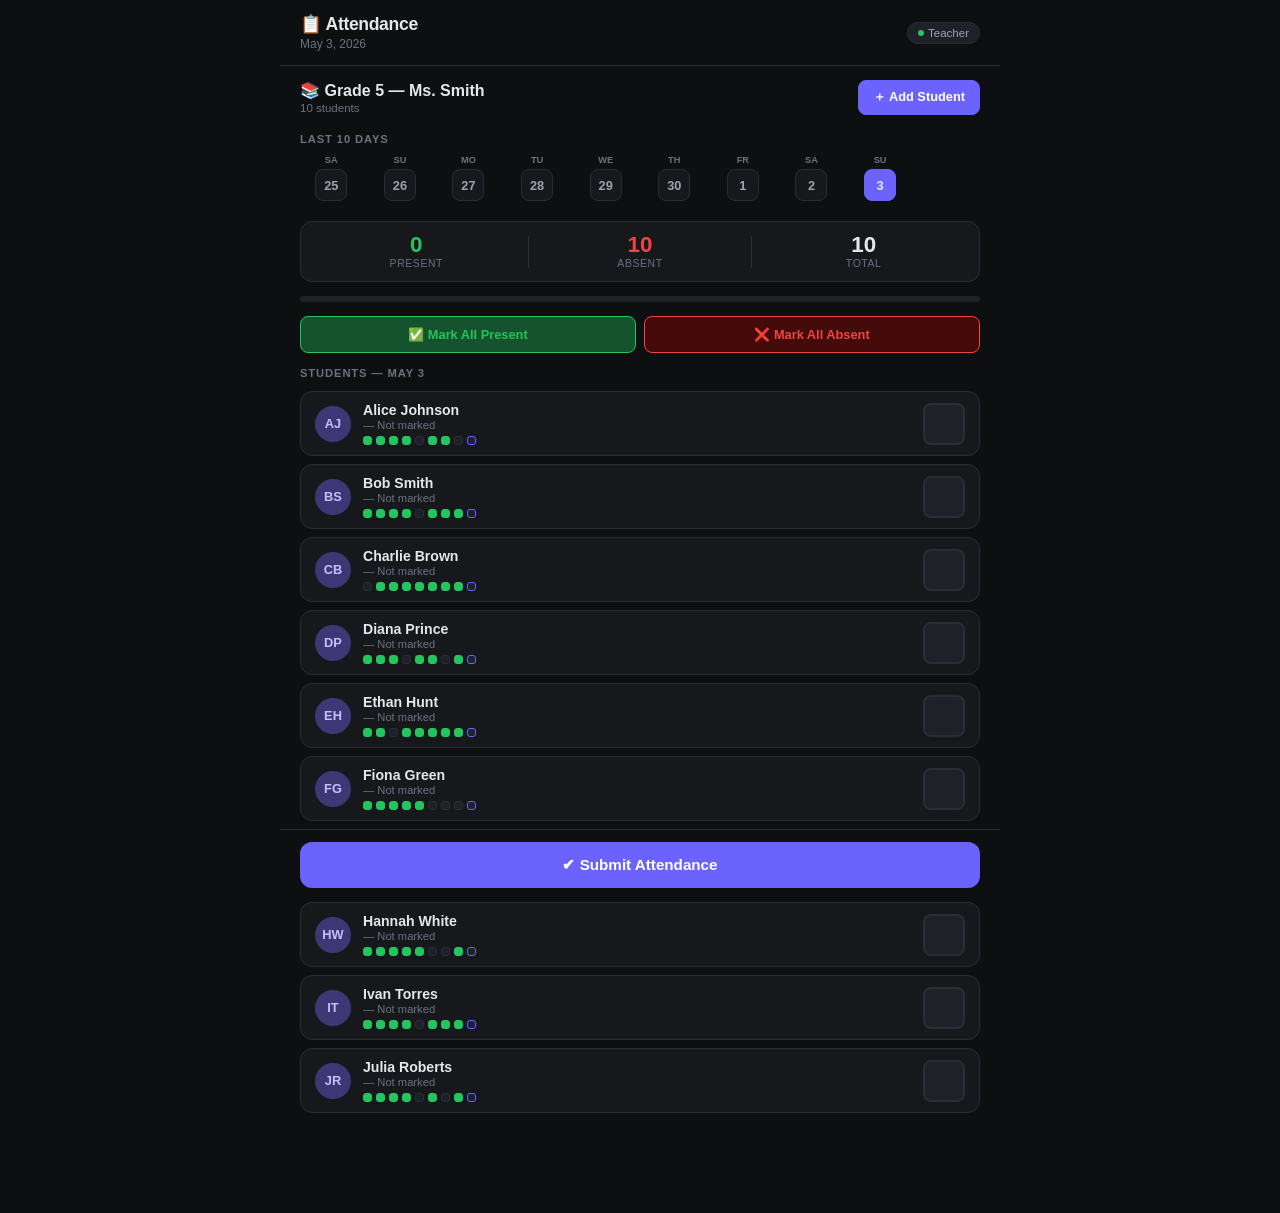
==== index.html @ 4e3e6b51 "Create index.html" ====
<!DOCTYPE html>
<html lang="en">
<head>
  <meta charset="UTF-8" />
  <meta name="viewport" content="width=device-width, initial-scale=1.0" />
  <title>Attendance Tracker</title>
  <!-- oat.ink component styles -->
  <link rel="stylesheet" href="https://oat.ink/components/oat.css" />
  <style>
    /* ── Base / Reset ─────────────────────────────── */
    *, *::before, *::after { box-sizing: border-box; margin: 0; padding: 0; }

    :root {
      --bg: #0e0f11;
      --surface: #16181c;
      --surface-2: #1e2128;
      --border: #2a2d35;
      --accent: #6c63ff;
      --accent-dim: #3d3875;
      --green: #22c55e;
      --green-bg: #14532d;
      --red: #ef4444;
      --muted: #6b7280;
      --text: #e5e7eb;
      --text-dim: #9ca3af;
      --radius: 12px;
      --radius-sm: 8px;
    }

    body {
      background: var(--bg);
      color: var(--text);
      font-family: -apple-system, BlinkMacSystemFont, 'Segoe UI', sans-serif;
      min-height: 100vh;
      padding: 0;
    }

    /* ── Layout ───────────────────────────────────── */
    .app-shell {
      max-width: 480px;
      margin: 0 auto;
      padding: 0 0 100px;
    }

    @media (min-width: 768px) {
      .app-shell { max-width: 720px; }
    }

    /* ── Top Header ───────────────────────────────── */
    .top-bar {
      position: sticky;
      top: 0;
      z-index: 50;
      background: var(--bg);
      border-bottom: 1px solid var(--border);
      padding: 14px 20px;
      display: flex;
      align-items: center;
      justify-content: space-between;
    }

    .top-bar-title {
      font-size: 1.1rem;
      font-weight: 700;
      letter-spacing: -0.02em;
    }

    .top-bar-sub {
      font-size: 0.75rem;
      color: var(--muted);
      margin-top: 2px;
    }

    .badge {
      display: inline-flex;
      align-items: center;
      gap: 4px;
      background: var(--surface-2);
      border: 1px solid var(--border);
      border-radius: 999px;
      padding: 4px 10px;
      font-size: 0.72rem;
      color: var(--text-dim);
      font-weight: 500;
    }

    .badge .dot {
      width: 6px; height: 6px;
      border-radius: 50%;
      background: var(--green);
    }

    /* ── Class header (no dropdown) ──────────────── */
    .class-header {
      padding: 14px 20px 8px;
      display: flex;
      align-items: center;
      justify-content: space-between;
      gap: 12px;
    }

    .class-title {
      font-size: 1rem;
      font-weight: 700;
      color: var(--text);
    }

    .class-sub {
      font-size: 0.72rem;
      color: var(--muted);
      margin-top: 2px;
    }

    /* ── Add student modal ───────────────────────── */
    .modal-overlay {
      display: none;
      position: fixed;
      inset: 0;
      background: rgba(0,0,0,0.65);
      z-index: 200;
      align-items: flex-end;
      justify-content: center;
    }

    .modal-overlay.open {
      display: flex;
    }

    .modal-sheet {
      background: var(--surface);
      border: 1px solid var(--border);
      border-radius: var(--radius) var(--radius) 0 0;
      width: 100%;
      max-width: 480px;
      padding: 20px 20px 32px;
    }

    @media (min-width: 768px) {
      .modal-sheet { max-width: 720px; }
    }

    .modal-title {
      font-size: 0.95rem;
      font-weight: 700;
      margin-bottom: 14px;
    }

    .modal-input {
      width: 100%;
      background: var(--surface-2);
      border: 1px solid var(--border);
      border-radius: var(--radius-sm);
      color: var(--text);
      padding: 11px 14px;
      font-size: 0.9rem;
      outline: none;
      margin-bottom: 12px;
    }

    .modal-input:focus { border-color: var(--accent); }

    .modal-actions {
      display: flex;
      gap: 8px;
    }

    /* ── 10-day date strip (dailyhabits style) ────── */
    .date-strip-section {
      padding: 10px 20px 6px;
    }

    .section-label {
      font-size: 0.7rem;
      font-weight: 600;
      letter-spacing: 0.08em;
      color: var(--muted);
      text-transform: uppercase;
      margin-bottom: 10px;
    }

    .date-strip {
      display: grid;
      grid-template-columns: repeat(10, 1fr);
      gap: 6px;
    }

    @media (max-width: 360px) {
      .date-strip { gap: 4px; }
    }

    .date-cell {
      display: flex;
      flex-direction: column;
      align-items: center;
      gap: 4px;
      cursor: pointer;
      user-select: none;
    }

    .date-cell .day-label {
      font-size: 0.58rem;
      color: var(--muted);
      text-transform: uppercase;
      font-weight: 600;
    }

    .date-cell .day-num {
      width: 28px;
      height: 28px;
      border-radius: 8px;
      background: var(--surface);
      border: 1.5px solid var(--border);
      display: flex;
      align-items: center;
      justify-content: center;
      font-size: 0.75rem;
      font-weight: 600;
      transition: all 0.15s ease;
      color: var(--text-dim);
    }

    @media (min-width: 400px) {
      .date-cell .day-num { width: 32px; height: 32px; font-size: 0.8rem; }
    }

    .date-cell.active .day-num {
      background: var(--accent);
      border-color: var(--accent);
      color: #fff;
    }

    .date-cell.today .day-num {
      border-color: var(--accent);
      color: var(--text);
    }

    /* ── Summary bar ──────────────────────────────── */
    .summary-bar {
      margin: 14px 20px;
      background: var(--surface);
      border: 1px solid var(--border);
      border-radius: var(--radius);
      padding: 12px 16px;
      display: flex;
      align-items: center;
      justify-content: space-between;
      gap: 12px;
    }

    .summary-stat {
      display: flex;
      flex-direction: column;
      align-items: center;
      gap: 2px;
      flex: 1;
    }

    .summary-stat .num {
      font-size: 1.4rem;
      font-weight: 700;
      line-height: 1;
    }

    .summary-stat .lbl {
      font-size: 0.65rem;
      color: var(--muted);
      text-transform: uppercase;
      letter-spacing: 0.06em;
    }

    .summary-stat.present .num { color: var(--green); }
    .summary-stat.absent .num  { color: var(--red); }
    .summary-stat.total .num   { color: var(--text); }

    .divider-v {
      width: 1px;
      height: 32px;
      background: var(--border);
    }

    /* ── Progress bar ─────────────────────────────── */
    .progress-wrap {
      margin: 0 20px 14px;
      height: 6px;
      background: var(--surface-2);
      border-radius: 999px;
      overflow: hidden;
    }

    .progress-fill {
      height: 100%;
      background: linear-gradient(90deg, var(--accent), var(--green));
      border-radius: 999px;
      transition: width 0.4s cubic-bezier(0.34, 1.56, 0.64, 1);
    }

    /* ── Student list ─────────────────────────────── */
    .students-section {
      padding: 0 20px;
    }

    .students-section .section-label {
      margin-bottom: 12px;
    }

    .student-grid {
      display: flex;
      flex-direction: column;
      gap: 8px;
    }

    /* ── Single student row (habit-tracker style) ─── */
    .student-row {
      background: var(--surface);
      border: 1px solid var(--border);
      border-radius: var(--radius);
      padding: 10px 14px;
      display: flex;
      align-items: center;
      gap: 12px;
      transition: border-color 0.15s;
    }

    .student-row.is-present {
      border-color: #22c55e55;
      background: #16181c;
    }

    .student-avatar {
      width: 36px;
      height: 36px;
      border-radius: 50%;
      background: var(--accent-dim);
      display: flex;
      align-items: center;
      justify-content: center;
      font-size: 0.8rem;
      font-weight: 700;
      color: #c4bfff;
      flex-shrink: 0;
    }

    .student-info {
      flex: 1;
      min-width: 0;
    }

    .student-name {
      font-size: 0.88rem;
      font-weight: 600;
      white-space: nowrap;
      overflow: hidden;
      text-overflow: ellipsis;
    }

    .student-status-text {
      font-size: 0.7rem;
      color: var(--muted);
      margin-top: 1px;
    }

    .student-row.is-present .student-status-text {
      color: var(--green);
    }

    /* ── 10-day habit dots per student ───────────────*/
    .habit-dots {
      display: flex;
      gap: 4px;
      align-items: center;
    }

    .habit-dot {
      width: 9px;
      height: 9px;
      border-radius: 3px;
      background: var(--surface-2);
      border: 1px solid var(--border);
      transition: all 0.12s ease;
      cursor: pointer;
    }

    .habit-dot.filled {
      background: var(--green);
      border-color: var(--green);
    }

    .habit-dot.today-dot {
      border-color: var(--accent);
    }

    /* ── Big toggle checkbox ──────────────────────── */
    .present-toggle {
      width: 42px;
      height: 42px;
      border-radius: var(--radius-sm);
      border: 2px solid var(--border);
      background: var(--surface-2);
      cursor: pointer;
      display: flex;
      align-items: center;
      justify-content: center;
      transition: all 0.15s cubic-bezier(0.34, 1.56, 0.64, 1);
      flex-shrink: 0;
      -webkit-tap-highlight-color: transparent;
      touch-action: manipulation;
    }

    .present-toggle:active {
      transform: scale(0.88);
    }

    .present-toggle .check-icon {
      opacity: 0;
      transform: scale(0.5);
      transition: all 0.15s cubic-bezier(0.34, 1.56, 0.64, 1);
      font-size: 1.1rem;
    }

    .present-toggle.checked {
      background: var(--green);
      border-color: var(--green);
      box-shadow: 0 0 0 4px rgba(34, 197, 94, 0.15);
    }

    .present-toggle.checked .check-icon {
      opacity: 1;
      transform: scale(1);
    }

    /* ── Mark All row ─────────────────────────────── */
    .mark-all-row {
      display: flex;
      gap: 8px;
      margin: 0 20px 14px;
    }

    .btn {
      flex: 1;
      padding: 10px;
      border-radius: var(--radius-sm);
      border: 1px solid var(--border);
      background: var(--surface);
      color: var(--text);
      font-size: 0.8rem;
      font-weight: 600;
      cursor: pointer;
      transition: all 0.12s;
      -webkit-tap-highlight-color: transparent;
    }

    .btn:active { transform: scale(0.96); }

    .btn.btn-primary {
      background: var(--accent);
      border-color: var(--accent);
      color: #fff;
    }

    .btn.btn-success {
      background: var(--green-bg);
      border-color: var(--green);
      color: var(--green);
    }

    .btn.btn-danger {
      background: #450a0a;
      border-color: var(--red);
      color: var(--red);
    }

    /* ── Submit bar (sticky bottom) ──────────────────*/
    .submit-bar {
      position: fixed;
      bottom: 0;
      left: 0; right: 0;
      padding: 12px 20px;
      background: var(--bg);
      border-top: 1px solid var(--border);
      display: flex;
      gap: 10px;
      max-width: 480px;
      margin: 0 auto;
    }

    @media (min-width: 768px) {
      .submit-bar { max-width: 720px; }
    }

    .submit-btn {
      flex: 1;
      padding: 14px;
      border-radius: var(--radius);
      border: none;
      background: var(--accent);
      color: #fff;
      font-size: 0.95rem;
      font-weight: 700;
      cursor: pointer;
      transition: all 0.15s;
      -webkit-tap-highlight-color: transparent;
    }

    .submit-btn:active { transform: scale(0.97); opacity: 0.9; }

    /* ── Toast ────────────────────────────────────── */
    .toast {
      position: fixed;
      top: 70px;
      left: 50%;
      transform: translateX(-50%) translateY(-10px);
      background: var(--surface-2);
      border: 1px solid var(--border);
      color: var(--text);
      padding: 10px 20px;
      border-radius: var(--radius);
      font-size: 0.82rem;
      font-weight: 600;
      opacity: 0;
      transition: all 0.25s ease;
      pointer-events: none;
      white-space: nowrap;
      z-index: 100;
    }

    .toast.show {
      opacity: 1;
      transform: translateX(-50%) translateY(0);
    }

    /* ── Scrollbar ────────────────────────────────── */
    ::-webkit-scrollbar { width: 6px; }
    ::-webkit-scrollbar-track { background: transparent; }
    ::-webkit-scrollbar-thumb { background: var(--border); border-radius: 99px; }
  </style>
</head>
<body>

<div class="app-shell">

  <!-- ── Top Bar ─────────────────────────────────── -->
  <div class="top-bar">
    <div>
      <div class="top-bar-title">📋 Attendance</div>
      <div class="top-bar-sub" id="current-date-label">May 3, 2026</div>
    </div>
    <div class="badge"><span class="dot"></span><span id="role-badge">Teacher</span></div>
  </div>

  <!-- ── Class Header ───────────────────────────── -->
  <div class="class-header">
    <div>
      <div class="class-title">📚 Grade 5 — Ms. Smith</div>
      <div class="class-sub" id="class-student-count">10 students</div>
    </div>
    <button class="btn btn-primary" style="flex:none;padding:8px 14px;font-size:0.8rem" onclick="openAddStudent()">＋ Add Student</button>
  </div>

  <!-- ── 10-Day Date Strip ────────────────────────── -->
  <div class="date-strip-section">
    <div class="section-label">Last 10 days</div>
    <div class="date-strip" id="date-strip"></div>
  </div>

  <!-- ── Summary Bar ─────────────────────────────── -->
  <div class="summary-bar">
    <div class="summary-stat present">
      <span class="num" id="present-count">0</span>
      <span class="lbl">Present</span>
    </div>
    <div class="divider-v"></div>
    <div class="summary-stat absent">
      <span class="num" id="absent-count">0</span>
      <span class="lbl">Absent</span>
    </div>
    <div class="divider-v"></div>
    <div class="summary-stat total">
      <span class="num" id="total-count">0</span>
      <span class="lbl">Total</span>
    </div>
  </div>

  <!-- ── Progress Bar ────────────────────────────── -->
  <div class="progress-wrap">
    <div class="progress-fill" id="progress-fill" style="width:0%"></div>
  </div>

  <!-- ── Mark All Buttons ─────────────────────────── -->
  <div class="mark-all-row">
    <button class="btn btn-success" onclick="markAll(true)">✅ Mark All Present</button>
    <button class="btn btn-danger"  onclick="markAll(false)">❌ Mark All Absent</button>
  </div>

  <!-- ── Student List ─────────────────────────────── -->
  <div class="students-section">
    <div class="section-label" id="students-label">Students — May 3</div>
    <div class="student-grid" id="student-list"></div>
  </div>

</div><!-- /.app-shell -->

<!-- ── Add Student Modal ──────────────────────── -->
<div class="modal-overlay" id="add-student-modal" onclick="handleModalOverlayClick(event)">
  <div class="modal-sheet">
    <div class="modal-title">➕ Add New Student</div>
    <input class="modal-input" id="new-student-name" type="text" placeholder="Full name (e.g. Jane Doe)"
           maxlength="40" onkeydown="if(event.key==='Enter')confirmAddStudent()" />
    <div class="modal-actions">
      <button class="btn btn-primary" onclick="confirmAddStudent()">Add Student</button>
      <button class="btn" onclick="closeAddStudent()">Cancel</button>
    </div>
  </div>
</div>

<!-- ── Submit Bar ──────────────────────────────── -->
<div class="submit-bar">
  <button class="submit-btn" onclick="submitAttendance()">
    ✔ Submit Attendance
  </button>
</div>

<!-- ── Toast ────────────────────────────────────── -->
<div class="toast" id="toast"></div>

<script>
// ── Data ──────────────────────────────────────────
const CLASS = {
  name: "Grade 5 — Ms. Smith",
  students: [
    "Alice Johnson","Bob Smith","Charlie Brown","Diana Prince",
    "Ethan Hunt","Fiona Green","George Miller","Hannah White",
    "Ivan Torres","Julia Roberts"
  ]
};
const activeClass = 'grade5';

// Build days from April 25 to May 3 2026
const TODAY = new Date(2026, 3, 25); // April 25 2026 (start date)
const RANGE_END = new Date(2026, 4, 3); // May 3 2026
const DAYS  = [];
for (let d = new Date(TODAY); d <= RANGE_END; d.setDate(d.getDate() + 1)) {
  DAYS.push(new Date(d));
}
const TODAY_IDX = DAYS.length - 1; // last day (May 3) treated as "today"

// attendance[classId][dateKey][studentName] = true/false
const attendance = {};

// currently selected day index
let activeDay = TODAY_IDX;

// ── Init ──────────────────────────────────────────
function init() {
  buildDateStrip();
  seedHistoricData();
  renderStudentList();
  updateDateLabel();
  updateStudentCount();
}

// ── Seed historic attendance ──────────────────────
function seedHistoricData() {
  if (!attendance[activeClass]) {
    attendance[activeClass] = {};
    DAYS.forEach((d, idx) => {
      if (idx < TODAY_IDX) {
        const key = dateKey(d);
        attendance[activeClass][key] = {};
        CLASS.students.forEach(s => {
          attendance[activeClass][key][s] = Math.random() > 0.15;
        });
      }
    });
  }
}

function updateStudentCount() {
  const el = document.getElementById('class-student-count');
  if (el) el.textContent = `${CLASS.students.length} student${CLASS.students.length !== 1 ? 's' : ''}`;
}

// ── Date Strip ───────────────────────────────────
const DAY_LABELS = ['Su','Mo','Tu','We','Th','Fr','Sa'];
const MONTH_ABBR  = ['Jan','Feb','Mar','Apr','May','Jun','Jul','Aug','Sep','Oct','Nov','Dec'];

function buildDateStrip() {
  const strip = document.getElementById('date-strip');
  strip.innerHTML = '';
  DAYS.forEach((d, idx) => {
    const cell = document.createElement('div');
    cell.className = 'date-cell' + (idx === TODAY_IDX ? ' today' : '') + (idx === activeDay ? ' active' : '');
    cell.dataset.idx = idx;
    cell.innerHTML = `
      <span class="day-label">${DAY_LABELS[d.getDay()]}</span>
      <div class="day-num">${d.getDate()}</div>
    `;
    cell.addEventListener('click', () => selectDay(idx));
    strip.appendChild(cell);
  });
}

function selectDay(idx) {
  activeDay = idx;
  document.querySelectorAll('.date-cell').forEach((c, i) => {
    c.classList.toggle('active', i === idx);
  });
  updateDateLabel();
  renderStudentList();
}

function updateDateLabel() {
  const d = DAYS[activeDay];
  document.getElementById('current-date-label').textContent =
    `${MONTH_ABBR[d.getMonth()]} ${d.getDate()}, ${d.getFullYear()}`;
  document.getElementById('students-label').textContent =
    `Students — ${MONTH_ABBR[d.getMonth()]} ${d.getDate()}`;
}

function dateKey(d) {
  return `${d.getFullYear()}-${String(d.getMonth()+1).padStart(2,'0')}-${String(d.getDate()).padStart(2,'0')}`;
}

// ── Student List ─────────────────────────────────
function renderStudentList() {
  const key    = dateKey(DAYS[activeDay]);
  const dayAtt = (attendance[activeClass] || {})[key] || {};
  const list   = document.getElementById('student-list');
  list.innerHTML = '';

  CLASS.students.forEach(name => {
    const isPresent = !!dayAtt[name];
    const initials  = name.split(' ').map(w => w[0]).join('').slice(0,2);

    const row = document.createElement('div');
    row.className = 'student-row' + (isPresent ? ' is-present' : '');
    row.id = 'row-' + sanitize(name);

    const dots = DAYS.map((d, idx) => {
      const dk = dateKey(d);
      const att = (attendance[activeClass] || {})[dk] || {};
      const filled = idx < TODAY_IDX ? !!att[name] : (idx === activeDay ? !!dayAtt[name] : false);
      const isActive = idx === activeDay;
      return `<div class="habit-dot ${filled?'filled':''} ${isActive?'today-dot':''}"
                   title="${DAY_LABELS[d.getDay()]} ${d.getDate()}"
                   onclick="toggleDot('${escHtml(name)}', ${idx})"></div>`;
    }).join('');

    row.innerHTML = `
      <div class="student-avatar">${escHtml(initials)}</div>
      <div class="student-info">
        <div class="student-name">${escHtml(name)}</div>
        <div class="student-status-text">${isPresent ? '✅ Present' : '—  Not marked'}</div>
        <div class="habit-dots" style="margin-top:5px">${dots}</div>
      </div>
      <div class="present-toggle ${isPresent?'checked':''}"
           id="toggle-${sanitize(name)}"
           onclick="toggleStudent('${escHtml(name)}')"
           role="checkbox" aria-checked="${isPresent}" tabindex="0"
           onkeydown="if(event.key===' '||event.key==='Enter'){toggleStudent('${escHtml(name)}')}">
        <span class="check-icon">✓</span>
      </div>
    `;
    list.appendChild(row);
  });

  updateSummary();
}

// ── Toggle Individual Student ────────────────────
function toggleStudent(name) {
  const key = dateKey(DAYS[activeDay]);
  if (!attendance[activeClass]) attendance[activeClass] = {};
  if (!attendance[activeClass][key]) attendance[activeClass][key] = {};
  const cur = !!attendance[activeClass][key][name];
  attendance[activeClass][key][name] = !cur;

  // Update row class
  const row    = document.getElementById('row-' + sanitize(name));
  const toggle = document.getElementById('toggle-' + sanitize(name));
  const statusTxt = row.querySelector('.student-status-text');

  if (!cur) {
    row.classList.add('is-present');
    toggle.classList.add('checked');
    toggle.setAttribute('aria-checked','true');
    statusTxt.textContent = '✅ Present';
  } else {
    row.classList.remove('is-present');
    toggle.classList.remove('checked');
    toggle.setAttribute('aria-checked','false');
    statusTxt.textContent = '—  Not marked';
  }

  // Update habit dot for today
  const todayDot = row.querySelector(`.habit-dot.today-dot`);
  if (todayDot) {
    todayDot.classList.toggle('filled', !cur);
  }

  updateSummary();
}

// ── Toggle a historic habit dot ──────────────────
function toggleDot(name, dayIdx) {
  // Only allow editing today (past is read-only; remove this guard to allow editing past)
  if (dayIdx !== TODAY_IDX) {
    showToast('Past records are read-only');
    return;
  }
  toggleStudent(name);
}

// ── Mark All ─────────────────────────────────────
function markAll(present) {
  const key = dateKey(DAYS[activeDay]);
  if (!attendance[activeClass]) attendance[activeClass] = {};
  if (!attendance[activeClass][key]) attendance[activeClass][key] = {};
  CLASS.students.forEach(s => { attendance[activeClass][key][s] = present; });
  renderStudentList();
}

// ── Summary ───────────────────────────────────────
function updateSummary() {
  const key    = dateKey(DAYS[activeDay]);
  const dayAtt = (attendance[activeClass] || {})[key] || {};
  const total   = CLASS.students.length;
  const present = CLASS.students.filter(s => !!dayAtt[s]).length;
  const absent  = total - present;
  document.getElementById('present-count').textContent = present;
  document.getElementById('absent-count').textContent  = absent;
  document.getElementById('total-count').textContent   = total;
  document.getElementById('progress-fill').style.width = `${Math.round((present/total)*100)}%`;
}

// ── Submit ────────────────────────────────────────
function submitAttendance() {
  const key    = dateKey(DAYS[activeDay]);
  const dayAtt = (attendance[activeClass] || {})[key] || {};
  const total   = CLASS.students.length;
  const present = CLASS.students.filter(s => !!dayAtt[s]).length;
  const payload = {
    classId: activeClass,
    date: key,
    records: dayAtt,
    submittedAt: new Date().toISOString()
  };
  console.log('Submitting to Lambda Function URL:', JSON.stringify(payload, null, 2));
  showToast(`✅ Submitted! ${present}/${total} present`);
}

// ── Add Student Modal ─────────────────────────────
function openAddStudent() {
  document.getElementById('new-student-name').value = '';
  document.getElementById('add-student-modal').classList.add('open');
  setTimeout(() => document.getElementById('new-student-name').focus(), 100);
}

function closeAddStudent() {
  document.getElementById('add-student-modal').classList.remove('open');
}

function handleModalOverlayClick(e) {
  if (e.target === document.getElementById('add-student-modal')) closeAddStudent();
}

function confirmAddStudent() {
  const input = document.getElementById('new-student-name');
  const name  = input.value.trim();
  if (!name) { showToast('⚠️ Please enter a name'); return; }
  if (CLASS.students.includes(name)) { showToast('⚠️ Student already exists'); return; }
  CLASS.students.push(name);
  updateStudentCount();
  renderStudentList();
  closeAddStudent();
  showToast(`✅ Added ${name}`);
}

// ── Toast ─────────────────────────────────────────
function showToast(msg) {
  const t = document.getElementById('toast');
  t.textContent = msg;
  t.classList.add('show');
  setTimeout(() => t.classList.remove('show'), 2200);
}

// ── Helpers ───────────────────────────────────────
function sanitize(s) { return s.replace(/[^a-zA-Z0-9]/g,'_'); }
function escHtml(s)  { return s.replace(/'/g,"&#39;").replace(/"/g,'&quot;'); }

// ── Boot ──────────────────────────────────────────
init();
</script>
</body>
</html>
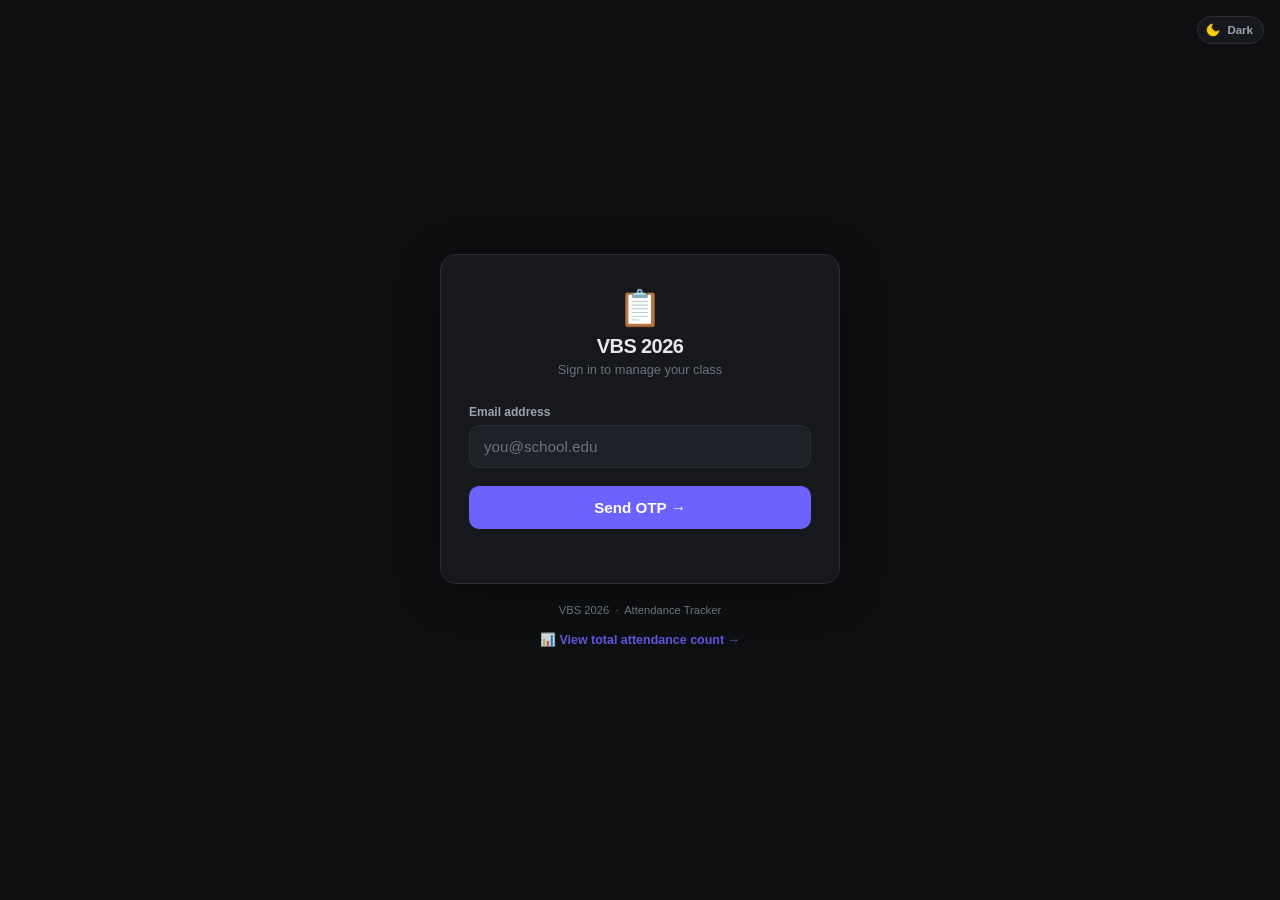
==== commit 6026bac7: "Update index.html" ====
--- a/index.html
+++ b/index.html
@@ -3,11 +3,9 @@
 <head>
   <meta charset="UTF-8" />
   <meta name="viewport" content="width=device-width, initial-scale=1.0" />
-  <title>Attendance Tracker</title>
-  <!-- oat.ink component styles -->
+  <title>Attendance — Login</title>
   <link rel="stylesheet" href="https://oat.ink/components/oat.css" />
   <style>
-    /* ── Base / Reset ─────────────────────────────── */
     *, *::before, *::after { box-sizing: border-box; margin: 0; padding: 0; }
 
     :root {
@@ -16,879 +14,235 @@
       --surface-2: #1e2128;
       --border: #2a2d35;
       --accent: #6c63ff;
-      --accent-dim: #3d3875;
+      --accent-glow: rgba(108,99,255,0.25);
       --green: #22c55e;
-      --green-bg: #14532d;
       --red: #ef4444;
       --muted: #6b7280;
       --text: #e5e7eb;
       --text-dim: #9ca3af;
-      --radius: 12px;
-      --radius-sm: 8px;
+      --radius: 16px;
+      --radius-sm: 10px;
+    }
+    :root.light {
+      --bg: #f0f2f8; --surface: #ffffff; --surface-2: #eef0f5;
+      --border: #d1d5db; --accent: #6c63ff; --accent-glow: rgba(108,99,255,0.15);
+      --green: #16a34a; --red: #dc2626; --muted: #6b7280;
+      --text: #111827; --text-dim: #374151;
     }
 
     body {
-      background: var(--bg);
-      color: var(--text);
+      background: var(--bg); color: var(--text);
       font-family: -apple-system, BlinkMacSystemFont, 'Segoe UI', sans-serif;
-      min-height: 100vh;
-      padding: 0;
-    }
-
-    /* ── Layout ───────────────────────────────────── */
-    .app-shell {
-      max-width: 480px;
-      margin: 0 auto;
-      padding: 0 0 100px;
-    }
-
-    @media (min-width: 768px) {
-      .app-shell { max-width: 720px; }
-    }
-
-    /* ── Top Header ───────────────────────────────── */
-    .top-bar {
-      position: sticky;
-      top: 0;
-      z-index: 50;
-      background: var(--bg);
-      border-bottom: 1px solid var(--border);
-      padding: 14px 20px;
-      display: flex;
-      align-items: center;
-      justify-content: space-between;
-    }
-
-    .top-bar-title {
-      font-size: 1.1rem;
-      font-weight: 700;
-      letter-spacing: -0.02em;
-    }
-
-    .top-bar-sub {
-      font-size: 0.75rem;
-      color: var(--muted);
-      margin-top: 2px;
-    }
-
-    .badge {
-      display: inline-flex;
-      align-items: center;
-      gap: 4px;
-      background: var(--surface-2);
-      border: 1px solid var(--border);
-      border-radius: 999px;
-      padding: 4px 10px;
-      font-size: 0.72rem;
-      color: var(--text-dim);
-      font-weight: 500;
-    }
-
-    .badge .dot {
-      width: 6px; height: 6px;
-      border-radius: 50%;
-      background: var(--green);
-    }
-
-    /* ── Class header (no dropdown) ──────────────── */
-    .class-header {
-      padding: 14px 20px 8px;
-      display: flex;
-      align-items: center;
-      justify-content: space-between;
-      gap: 12px;
-    }
-
-    .class-title {
-      font-size: 1rem;
-      font-weight: 700;
-      color: var(--text);
-    }
-
-    .class-sub {
-      font-size: 0.72rem;
-      color: var(--muted);
-      margin-top: 2px;
-    }
-
-    /* ── Add student modal ───────────────────────── */
-    .modal-overlay {
-      display: none;
-      position: fixed;
-      inset: 0;
-      background: rgba(0,0,0,0.65);
-      z-index: 200;
-      align-items: flex-end;
-      justify-content: center;
-    }
-
-    .modal-overlay.open {
-      display: flex;
-    }
-
-    .modal-sheet {
-      background: var(--surface);
-      border: 1px solid var(--border);
-      border-radius: var(--radius) var(--radius) 0 0;
-      width: 100%;
-      max-width: 480px;
-      padding: 20px 20px 32px;
-    }
-
-    @media (min-width: 768px) {
-      .modal-sheet { max-width: 720px; }
-    }
-
-    .modal-title {
-      font-size: 0.95rem;
-      font-weight: 700;
-      margin-bottom: 14px;
-    }
-
-    .modal-input {
-      width: 100%;
-      background: var(--surface-2);
-      border: 1px solid var(--border);
-      border-radius: var(--radius-sm);
-      color: var(--text);
-      padding: 11px 14px;
-      font-size: 0.9rem;
-      outline: none;
-      margin-bottom: 12px;
-    }
-
-    .modal-input:focus { border-color: var(--accent); }
-
-    .modal-actions {
-      display: flex;
-      gap: 8px;
-    }
-
-    /* ── 10-day date strip (dailyhabits style) ────── */
-    .date-strip-section {
-      padding: 10px 20px 6px;
-    }
-
-    .section-label {
-      font-size: 0.7rem;
-      font-weight: 600;
-      letter-spacing: 0.08em;
-      color: var(--muted);
-      text-transform: uppercase;
-      margin-bottom: 10px;
-    }
-
-    .date-strip {
-      display: grid;
-      grid-template-columns: repeat(10, 1fr);
-      gap: 6px;
-    }
-
-    @media (max-width: 360px) {
-      .date-strip { gap: 4px; }
-    }
-
-    .date-cell {
-      display: flex;
-      flex-direction: column;
-      align-items: center;
-      gap: 4px;
-      cursor: pointer;
-      user-select: none;
-    }
-
-    .date-cell .day-label {
-      font-size: 0.58rem;
-      color: var(--muted);
-      text-transform: uppercase;
-      font-weight: 600;
-    }
-
-    .date-cell .day-num {
-      width: 28px;
-      height: 28px;
-      border-radius: 8px;
-      background: var(--surface);
-      border: 1.5px solid var(--border);
-      display: flex;
-      align-items: center;
-      justify-content: center;
-      font-size: 0.75rem;
-      font-weight: 600;
-      transition: all 0.15s ease;
-      color: var(--text-dim);
-    }
-
-    @media (min-width: 400px) {
-      .date-cell .day-num { width: 32px; height: 32px; font-size: 0.8rem; }
-    }
-
-    .date-cell.active .day-num {
-      background: var(--accent);
-      border-color: var(--accent);
-      color: #fff;
-    }
-
-    .date-cell.today .day-num {
-      border-color: var(--accent);
-      color: var(--text);
-    }
-
-    /* ── Summary bar ──────────────────────────────── */
-    .summary-bar {
-      margin: 14px 20px;
-      background: var(--surface);
-      border: 1px solid var(--border);
-      border-radius: var(--radius);
-      padding: 12px 16px;
-      display: flex;
-      align-items: center;
-      justify-content: space-between;
-      gap: 12px;
-    }
-
-    .summary-stat {
-      display: flex;
-      flex-direction: column;
-      align-items: center;
-      gap: 2px;
-      flex: 1;
-    }
-
-    .summary-stat .num {
-      font-size: 1.4rem;
-      font-weight: 700;
-      line-height: 1;
-    }
-
-    .summary-stat .lbl {
-      font-size: 0.65rem;
-      color: var(--muted);
-      text-transform: uppercase;
-      letter-spacing: 0.06em;
-    }
-
-    .summary-stat.present .num { color: var(--green); }
-    .summary-stat.absent .num  { color: var(--red); }
-    .summary-stat.total .num   { color: var(--text); }
-
-    .divider-v {
-      width: 1px;
-      height: 32px;
-      background: var(--border);
-    }
-
-    /* ── Progress bar ─────────────────────────────── */
-    .progress-wrap {
-      margin: 0 20px 14px;
-      height: 6px;
-      background: var(--surface-2);
-      border-radius: 999px;
-      overflow: hidden;
-    }
-
-    .progress-fill {
-      height: 100%;
-      background: linear-gradient(90deg, var(--accent), var(--green));
-      border-radius: 999px;
-      transition: width 0.4s cubic-bezier(0.34, 1.56, 0.64, 1);
-    }
-
-    /* ── Student list ─────────────────────────────── */
-    .students-section {
-      padding: 0 20px;
-    }
-
-    .students-section .section-label {
-      margin-bottom: 12px;
-    }
-
-    .student-grid {
-      display: flex;
-      flex-direction: column;
-      gap: 8px;
-    }
-
-    /* ── Single student row (habit-tracker style) ─── */
-    .student-row {
-      background: var(--surface);
-      border: 1px solid var(--border);
-      border-radius: var(--radius);
-      padding: 10px 14px;
-      display: flex;
-      align-items: center;
-      gap: 12px;
-      transition: border-color 0.15s;
-    }
-
-    .student-row.is-present {
-      border-color: #22c55e55;
-      background: #16181c;
-    }
-
-    .student-avatar {
-      width: 36px;
-      height: 36px;
-      border-radius: 50%;
-      background: var(--accent-dim);
-      display: flex;
-      align-items: center;
-      justify-content: center;
-      font-size: 0.8rem;
-      font-weight: 700;
-      color: #c4bfff;
-      flex-shrink: 0;
-    }
-
-    .student-info {
-      flex: 1;
-      min-width: 0;
-    }
-
-    .student-name {
-      font-size: 0.88rem;
-      font-weight: 600;
-      white-space: nowrap;
-      overflow: hidden;
-      text-overflow: ellipsis;
-    }
-
-    .student-status-text {
-      font-size: 0.7rem;
-      color: var(--muted);
-      margin-top: 1px;
-    }
-
-    .student-row.is-present .student-status-text {
-      color: var(--green);
-    }
-
-    /* ── 10-day habit dots per student ───────────────*/
-    .habit-dots {
-      display: flex;
-      gap: 4px;
-      align-items: center;
-    }
-
-    .habit-dot {
-      width: 9px;
-      height: 9px;
-      border-radius: 3px;
-      background: var(--surface-2);
-      border: 1px solid var(--border);
-      transition: all 0.12s ease;
-      cursor: pointer;
-    }
-
-    .habit-dot.filled {
-      background: var(--green);
-      border-color: var(--green);
-    }
-
-    .habit-dot.today-dot {
-      border-color: var(--accent);
-    }
-
-    /* ── Big toggle checkbox ──────────────────────── */
-    .present-toggle {
-      width: 42px;
-      height: 42px;
-      border-radius: var(--radius-sm);
-      border: 2px solid var(--border);
-      background: var(--surface-2);
-      cursor: pointer;
-      display: flex;
-      align-items: center;
-      justify-content: center;
-      transition: all 0.15s cubic-bezier(0.34, 1.56, 0.64, 1);
-      flex-shrink: 0;
+      min-height: 100vh; display: flex; flex-direction: column;
+      align-items: center; justify-content: center; padding: 20px;
+    }
+
+    .theme-toggle {
+      position: fixed; top: 16px; right: 16px;
+      display: flex; align-items: center; gap: 6px;
+      padding: 5px 10px 5px 7px; border-radius: 999px;
+      border: 1px solid var(--border); background: var(--surface);
+      color: var(--text-dim); cursor: pointer;
+      font-size: 0.72rem; font-weight: 600;
+      transition: all 0.2s; z-index: 10;
       -webkit-tap-highlight-color: transparent;
-      touch-action: manipulation;
-    }
-
-    .present-toggle:active {
-      transform: scale(0.88);
-    }
-
-    .present-toggle .check-icon {
-      opacity: 0;
-      transform: scale(0.5);
-      transition: all 0.15s cubic-bezier(0.34, 1.56, 0.64, 1);
-      font-size: 1.1rem;
-    }
-
-    .present-toggle.checked {
-      background: var(--green);
-      border-color: var(--green);
-      box-shadow: 0 0 0 4px rgba(34, 197, 94, 0.15);
-    }
-
-    .present-toggle.checked .check-icon {
-      opacity: 1;
-      transform: scale(1);
-    }
-
-    /* ── Mark All row ─────────────────────────────── */
-    .mark-all-row {
-      display: flex;
-      gap: 8px;
-      margin: 0 20px 14px;
-    }
-
-    .btn {
-      flex: 1;
-      padding: 10px;
-      border-radius: var(--radius-sm);
-      border: 1px solid var(--border);
-      background: var(--surface);
-      color: var(--text);
-      font-size: 0.8rem;
-      font-weight: 600;
-      cursor: pointer;
-      transition: all 0.12s;
-      -webkit-tap-highlight-color: transparent;
-    }
-
-    .btn:active { transform: scale(0.96); }
-
-    .btn.btn-primary {
-      background: var(--accent);
-      border-color: var(--accent);
-      color: #fff;
-    }
-
-    .btn.btn-success {
-      background: var(--green-bg);
-      border-color: var(--green);
-      color: var(--green);
-    }
-
-    .btn.btn-danger {
-      background: #450a0a;
-      border-color: var(--red);
-      color: var(--red);
-    }
-
-    /* ── Submit bar (sticky bottom) ──────────────────*/
-    .submit-bar {
-      position: fixed;
-      bottom: 0;
-      left: 0; right: 0;
-      padding: 12px 20px;
-      background: var(--bg);
-      border-top: 1px solid var(--border);
-      display: flex;
-      gap: 10px;
-      max-width: 480px;
-      margin: 0 auto;
-    }
-
-    @media (min-width: 768px) {
-      .submit-bar { max-width: 720px; }
-    }
-
-    .submit-btn {
-      flex: 1;
-      padding: 14px;
-      border-radius: var(--radius);
-      border: none;
-      background: var(--accent);
-      color: #fff;
-      font-size: 0.95rem;
-      font-weight: 700;
-      cursor: pointer;
-      transition: all 0.15s;
-      -webkit-tap-highlight-color: transparent;
-    }
-
-    .submit-btn:active { transform: scale(0.97); opacity: 0.9; }
-
-    /* ── Toast ────────────────────────────────────── */
+    }
+    .theme-toggle:hover { border-color: var(--accent); color: var(--text); }
+    .theme-toggle:active { transform: scale(0.93); }
+
+    .login-card {
+      width: 100%; max-width: 400px;
+      background: var(--surface); border: 1px solid var(--border);
+      border-radius: var(--radius); padding: 32px 28px 28px;
+      box-shadow: 0 8px 40px rgba(0,0,0,0.35);
+    }
+    .card-logo { font-size: 2.2rem; text-align: center; margin-bottom: 6px; }
+    .card-title { font-size: 1.25rem; font-weight: 800; text-align: center; letter-spacing: -0.03em; }
+    .card-sub { font-size: 0.8rem; color: var(--muted); text-align: center; margin-top: 4px; margin-bottom: 28px; }
+
+    .field { margin-bottom: 14px; }
+    .field label { display: block; font-size: 0.75rem; font-weight: 600; color: var(--text-dim); margin-bottom: 6px; }
+    .field input {
+      width: 100%; background: var(--surface-2); border: 1.5px solid var(--border);
+      border-radius: var(--radius-sm); color: var(--text);
+      padding: 12px 14px; font-size: 0.95rem; outline: none;
+      transition: border-color 0.15s, box-shadow 0.15s;
+    }
+    .field input:focus { border-color: var(--accent); box-shadow: 0 0 0 3px var(--accent-glow); }
+    .field input::placeholder { color: var(--muted); }
+
+    #otp-section { display: none; }
+    #otp-section.visible { display: block; }
+
+    .btn-full {
+      width: 100%; padding: 13px; border-radius: var(--radius-sm); border: none;
+      background: var(--accent); color: #fff;
+      font-size: 0.95rem; font-weight: 700; cursor: pointer;
+      transition: all 0.15s; -webkit-tap-highlight-color: transparent; margin-top: 4px;
+    }
+    .btn-full:hover { opacity: 0.92; }
+    .btn-full:active { transform: scale(0.97); }
+    .btn-full:disabled { opacity: 0.5; cursor: not-allowed; transform: none; }
+
+    .btn-text {
+      background: none; border: none; color: var(--accent);
+      font-size: 0.78rem; font-weight: 600; cursor: pointer;
+      padding: 0; margin-top: 10px; display: block; text-align: center; width: 100%;
+    }
+    .btn-text:hover { text-decoration: underline; }
+
+    .otp-hint {
+      background: var(--surface-2); border: 1px solid var(--border);
+      border-radius: var(--radius-sm); padding: 10px 14px;
+      font-size: 0.78rem; color: var(--text-dim);
+      margin-bottom: 14px; line-height: 1.5; display: none;
+    }
+    .otp-hint.visible { display: block; }
+    .otp-hint strong { color: var(--accent); font-size: 1rem; letter-spacing: 0.12em; }
+
+    .err-msg { color: var(--red); font-size: 0.75rem; font-weight: 600; margin-top: 8px; min-height: 18px; text-align: center; }
+    .divider { height: 1px; background: var(--border); margin: 20px 0; }
+    .card-footer { font-size: 0.7rem; color: var(--muted); text-align: center; margin-top: 20px; }
+
     .toast {
-      position: fixed;
-      top: 70px;
-      left: 50%;
-      transform: translateX(-50%) translateY(-10px);
-      background: var(--surface-2);
-      border: 1px solid var(--border);
-      color: var(--text);
-      padding: 10px 20px;
-      border-radius: var(--radius);
-      font-size: 0.82rem;
-      font-weight: 600;
-      opacity: 0;
-      transition: all 0.25s ease;
-      pointer-events: none;
-      white-space: nowrap;
-      z-index: 100;
-    }
-
-    .toast.show {
-      opacity: 1;
-      transform: translateX(-50%) translateY(0);
-    }
-
-    /* ── Scrollbar ────────────────────────────────── */
-    ::-webkit-scrollbar { width: 6px; }
-    ::-webkit-scrollbar-track { background: transparent; }
-    ::-webkit-scrollbar-thumb { background: var(--border); border-radius: 99px; }
+      position: fixed; bottom: 28px; left: 50%;
+      transform: translateX(-50%) translateY(10px);
+      background: var(--surface-2); border: 1px solid var(--border);
+      color: var(--text); padding: 10px 20px; border-radius: 999px;
+      font-size: 0.82rem; font-weight: 600; opacity: 0;
+      transition: all 0.25s ease; pointer-events: none; white-space: nowrap; z-index: 100;
+    }
+    .toast.show { opacity: 1; transform: translateX(-50%) translateY(0); }
   </style>
 </head>
 <body>
 
-<div class="app-shell">
-
-  <!-- ── Top Bar ─────────────────────────────────── -->
-  <div class="top-bar">
-    <div>
-      <div class="top-bar-title">📋 Attendance</div>
-      <div class="top-bar-sub" id="current-date-label">May 3, 2026</div>
+<button class="theme-toggle" onclick="toggleTheme()">
+  <svg id="icon-moon" xmlns="http://www.w3.org/2000/svg" width="16" height="16" viewBox="0 0 24 24">
+    <path d="M21 12.79A9 9 0 1 1 11.21 3a7 7 0 0 0 9.79 9.79z" fill="#facc15" stroke="#facc15" stroke-width="1" stroke-linejoin="round"/>
+  </svg>
+  <svg id="icon-sun" xmlns="http://www.w3.org/2000/svg" width="16" height="16" viewBox="0 0 24 24" fill="none" stroke="#f59e0b" stroke-width="2.2" stroke-linecap="round" stroke-linejoin="round" style="display:none">
+    <circle cx="12" cy="12" r="5" fill="#fde68a" stroke="#f59e0b"/>
+    <line x1="12" y1="1" x2="12" y2="3"/><line x1="12" y1="21" x2="12" y2="23"/>
+    <line x1="4.22" y1="4.22" x2="5.64" y2="5.64"/><line x1="18.36" y1="18.36" x2="19.78" y2="19.78"/>
+    <line x1="1" y1="12" x2="3" y2="12"/><line x1="21" y1="12" x2="23" y2="12"/>
+    <line x1="4.22" y1="19.78" x2="5.64" y2="18.36"/><line x1="18.36" y1="5.64" x2="19.78" y2="4.22"/>
+  </svg>
+  <span id="theme-label">Dark</span>
+</button>
+
+<div class="login-card">
+  <div class="card-logo">📋</div>
+  <div class="card-title">VBS 2026</div>
+  <div class="card-sub">Sign in to manage your class</div>
+
+  <div class="field">
+    <label for="email-input">Email address</label>
+    <input type="email" id="email-input" placeholder="you@school.edu"
+           autocomplete="email" autocapitalize="none"
+           onkeydown="if(event.key==='Enter')sendOtp()" />
+  </div>
+
+  <button class="btn-full" id="send-otp-btn" onclick="sendOtp()">Send OTP →</button>
+
+  <div class="divider" id="divider-1" style="display:none"></div>
+
+  <div id="otp-section">
+    <div class="otp-hint" id="otp-hint">
+      📨 OTP sent to your email. Your demo code is: <strong id="otp-display">------</strong>
     </div>
-    <div class="badge"><span class="dot"></span><span id="role-badge">Teacher</span></div>
+    <div class="field">
+      <label for="otp-input">Enter 6-digit OTP</label>
+      <input type="text" id="otp-input" placeholder="e.g. 483920"
+             maxlength="6" inputmode="numeric" pattern="[0-9]*"
+             autocomplete="one-time-code"
+             onkeydown="if(event.key==='Enter')verifyOtp()" />
+    </div>
+    <button class="btn-full" id="verify-btn" onclick="verifyOtp()">Verify &amp; Login</button>
+    <button class="btn-text" onclick="resendOtp()">Resend OTP</button>
   </div>
 
-  <!-- ── Class Header ───────────────────────────── -->
-  <div class="class-header">
-    <div>
-      <div class="class-title">📚 Grade 5 — Ms. Smith</div>
-      <div class="class-sub" id="class-student-count">10 students</div>
-    </div>
-    <button class="btn btn-primary" style="flex:none;padding:8px 14px;font-size:0.8rem" onclick="openAddStudent()">＋ Add Student</button>
-  </div>
-
-  <!-- ── 10-Day Date Strip ────────────────────────── -->
-  <div class="date-strip-section">
-    <div class="section-label">Last 10 days</div>
-    <div class="date-strip" id="date-strip"></div>
-  </div>
-
-  <!-- ── Summary Bar ─────────────────────────────── -->
-  <div class="summary-bar">
-    <div class="summary-stat present">
-      <span class="num" id="present-count">0</span>
-      <span class="lbl">Present</span>
-    </div>
-    <div class="divider-v"></div>
-    <div class="summary-stat absent">
-      <span class="num" id="absent-count">0</span>
-      <span class="lbl">Absent</span>
-    </div>
-    <div class="divider-v"></div>
-    <div class="summary-stat total">
-      <span class="num" id="total-count">0</span>
-      <span class="lbl">Total</span>
-    </div>
-  </div>
-
-  <!-- ── Progress Bar ────────────────────────────── -->
-  <div class="progress-wrap">
-    <div class="progress-fill" id="progress-fill" style="width:0%"></div>
-  </div>
-
-  <!-- ── Mark All Buttons ─────────────────────────── -->
-  <div class="mark-all-row">
-    <button class="btn btn-success" onclick="markAll(true)">✅ Mark All Present</button>
-    <button class="btn btn-danger"  onclick="markAll(false)">❌ Mark All Absent</button>
-  </div>
-
-  <!-- ── Student List ─────────────────────────────── -->
-  <div class="students-section">
-    <div class="section-label" id="students-label">Students — May 3</div>
-    <div class="student-grid" id="student-list"></div>
-  </div>
-
-</div><!-- /.app-shell -->
-
-<!-- ── Add Student Modal ──────────────────────── -->
-<div class="modal-overlay" id="add-student-modal" onclick="handleModalOverlayClick(event)">
-  <div class="modal-sheet">
-    <div class="modal-title">➕ Add New Student</div>
-    <input class="modal-input" id="new-student-name" type="text" placeholder="Full name (e.g. Jane Doe)"
-           maxlength="40" onkeydown="if(event.key==='Enter')confirmAddStudent()" />
-    <div class="modal-actions">
-      <button class="btn btn-primary" onclick="confirmAddStudent()">Add Student</button>
-      <button class="btn" onclick="closeAddStudent()">Cancel</button>
-    </div>
-  </div>
+  <div class="err-msg" id="err-msg"></div>
 </div>
 
-<!-- ── Submit Bar ──────────────────────────────── -->
-<div class="submit-bar">
-  <button class="submit-btn" onclick="submitAttendance()">
-    ✔ Submit Attendance
-  </button>
-</div>
-
-<!-- ── Toast ────────────────────────────────────── -->
+<div class="card-footer">VBS 2026 &nbsp;·&nbsp; Attendance Tracker</div>
+
+<a href="stats.html" style="
+  display:block; text-align:center; margin-top:16px;
+  font-size:0.78rem; font-weight:600; color:var(--accent);
+  text-decoration:none; opacity:0.85;
+">
+  📊 View total attendance count →
+</a>
+
 <div class="toast" id="toast"></div>
 
 <script>
-// ── Data ──────────────────────────────────────────
-const CLASS = {
-  name: "Grade 5 — Ms. Smith",
-  students: [
-    "Alice Johnson","Bob Smith","Charlie Brown","Diana Prince",
-    "Ethan Hunt","Fiona Green","George Miller","Hannah White",
-    "Ivan Torres","Julia Roberts"
-  ]
-};
-const activeClass = 'grade5';
-
-// Build days from April 25 to May 3 2026
-const TODAY = new Date(2026, 3, 25); // April 25 2026 (start date)
-const RANGE_END = new Date(2026, 4, 3); // May 3 2026
-const DAYS  = [];
-for (let d = new Date(TODAY); d <= RANGE_END; d.setDate(d.getDate() + 1)) {
-  DAYS.push(new Date(d));
-}
-const TODAY_IDX = DAYS.length - 1; // last day (May 3) treated as "today"
-
-// attendance[classId][dateKey][studentName] = true/false
-const attendance = {};
-
-// currently selected day index
-let activeDay = TODAY_IDX;
-
-// ── Init ──────────────────────────────────────────
-function init() {
-  buildDateStrip();
-  seedHistoricData();
-  renderStudentList();
-  updateDateLabel();
-  updateStudentCount();
-}
-
-// ── Seed historic attendance ──────────────────────
-function seedHistoricData() {
-  if (!attendance[activeClass]) {
-    attendance[activeClass] = {};
-    DAYS.forEach((d, idx) => {
-      if (idx < TODAY_IDX) {
-        const key = dateKey(d);
-        attendance[activeClass][key] = {};
-        CLASS.students.forEach(s => {
-          attendance[activeClass][key][s] = Math.random() > 0.15;
-        });
-      }
-    });
+if (sessionStorage.getItem('authenticated')) location.replace('attendance.html');
+
+let generatedOtp = '';
+let otpEmail = '';
+
+function toggleTheme() {
+  const isLight = document.documentElement.classList.toggle('light');
+  document.getElementById('icon-moon').style.display = isLight ? 'none' : '';
+  document.getElementById('icon-sun').style.display  = isLight ? '' : 'none';
+  document.getElementById('theme-label').textContent = isLight ? 'Light' : 'Dark';
+}
+
+function sendOtp() {
+  const email = document.getElementById('email-input').value.trim();
+  if (!email || !/^[^\s@]+@[^\s@]+\.[^\s@]+$/.test(email)) {
+    setError('Please enter a valid email address.'); return;
   }
-}
-
-function updateStudentCount() {
-  const el = document.getElementById('class-student-count');
-  if (el) el.textContent = `${CLASS.students.length} student${CLASS.students.length !== 1 ? 's' : ''}`;
-}
-
-// ── Date Strip ───────────────────────────────────
-const DAY_LABELS = ['Su','Mo','Tu','We','Th','Fr','Sa'];
-const MONTH_ABBR  = ['Jan','Feb','Mar','Apr','May','Jun','Jul','Aug','Sep','Oct','Nov','Dec'];
-
-function buildDateStrip() {
-  const strip = document.getElementById('date-strip');
-  strip.innerHTML = '';
-  DAYS.forEach((d, idx) => {
-    const cell = document.createElement('div');
-    cell.className = 'date-cell' + (idx === TODAY_IDX ? ' today' : '') + (idx === activeDay ? ' active' : '');
-    cell.dataset.idx = idx;
-    cell.innerHTML = `
-      <span class="day-label">${DAY_LABELS[d.getDay()]}</span>
-      <div class="day-num">${d.getDate()}</div>
-    `;
-    cell.addEventListener('click', () => selectDay(idx));
-    strip.appendChild(cell);
-  });
-}
-
-function selectDay(idx) {
-  activeDay = idx;
-  document.querySelectorAll('.date-cell').forEach((c, i) => {
-    c.classList.toggle('active', i === idx);
-  });
-  updateDateLabel();
-  renderStudentList();
-}
-
-function updateDateLabel() {
-  const d = DAYS[activeDay];
-  document.getElementById('current-date-label').textContent =
-    `${MONTH_ABBR[d.getMonth()]} ${d.getDate()}, ${d.getFullYear()}`;
-  document.getElementById('students-label').textContent =
-    `Students — ${MONTH_ABBR[d.getMonth()]} ${d.getDate()}`;
-}
-
-function dateKey(d) {
-  return `${d.getFullYear()}-${String(d.getMonth()+1).padStart(2,'0')}-${String(d.getDate()).padStart(2,'0')}`;
-}
-
-// ── Student List ─────────────────────────────────
-function renderStudentList() {
-  const key    = dateKey(DAYS[activeDay]);
-  const dayAtt = (attendance[activeClass] || {})[key] || {};
-  const list   = document.getElementById('student-list');
-  list.innerHTML = '';
-
-  CLASS.students.forEach(name => {
-    const isPresent = !!dayAtt[name];
-    const initials  = name.split(' ').map(w => w[0]).join('').slice(0,2);
-
-    const row = document.createElement('div');
-    row.className = 'student-row' + (isPresent ? ' is-present' : '');
-    row.id = 'row-' + sanitize(name);
-
-    const dots = DAYS.map((d, idx) => {
-      const dk = dateKey(d);
-      const att = (attendance[activeClass] || {})[dk] || {};
-      const filled = idx < TODAY_IDX ? !!att[name] : (idx === activeDay ? !!dayAtt[name] : false);
-      const isActive = idx === activeDay;
-      return `<div class="habit-dot ${filled?'filled':''} ${isActive?'today-dot':''}"
-                   title="${DAY_LABELS[d.getDay()]} ${d.getDate()}"
-                   onclick="toggleDot('${escHtml(name)}', ${idx})"></div>`;
-    }).join('');
-
-    row.innerHTML = `
-      <div class="student-avatar">${escHtml(initials)}</div>
-      <div class="student-info">
-        <div class="student-name">${escHtml(name)}</div>
-        <div class="student-status-text">${isPresent ? '✅ Present' : '—  Not marked'}</div>
-        <div class="habit-dots" style="margin-top:5px">${dots}</div>
-      </div>
-      <div class="present-toggle ${isPresent?'checked':''}"
-           id="toggle-${sanitize(name)}"
-           onclick="toggleStudent('${escHtml(name)}')"
-           role="checkbox" aria-checked="${isPresent}" tabindex="0"
-           onkeydown="if(event.key===' '||event.key==='Enter'){toggleStudent('${escHtml(name)}')}">
-        <span class="check-icon">✓</span>
-      </div>
-    `;
-    list.appendChild(row);
-  });
-
-  updateSummary();
-}
-
-// ── Toggle Individual Student ────────────────────
-function toggleStudent(name) {
-  const key = dateKey(DAYS[activeDay]);
-  if (!attendance[activeClass]) attendance[activeClass] = {};
-  if (!attendance[activeClass][key]) attendance[activeClass][key] = {};
-  const cur = !!attendance[activeClass][key][name];
-  attendance[activeClass][key][name] = !cur;
-
-  // Update row class
-  const row    = document.getElementById('row-' + sanitize(name));
-  const toggle = document.getElementById('toggle-' + sanitize(name));
-  const statusTxt = row.querySelector('.student-status-text');
-
-  if (!cur) {
-    row.classList.add('is-present');
-    toggle.classList.add('checked');
-    toggle.setAttribute('aria-checked','true');
-    statusTxt.textContent = '✅ Present';
-  } else {
-    row.classList.remove('is-present');
-    toggle.classList.remove('checked');
-    toggle.setAttribute('aria-checked','false');
-    statusTxt.textContent = '—  Not marked';
+  setError('');
+  otpEmail = email;
+  generatedOtp = String(Math.floor(100000 + Math.random() * 900000));
+
+  document.getElementById('otp-section').classList.add('visible');
+  document.getElementById('otp-hint').classList.add('visible');
+  document.getElementById('otp-display').textContent = generatedOtp;
+  document.getElementById('divider-1').style.display = '';
+  document.getElementById('send-otp-btn').textContent = '✓ OTP Sent';
+  document.getElementById('send-otp-btn').disabled = true;
+  document.getElementById('email-input').disabled  = true;
+  setTimeout(() => document.getElementById('otp-input').focus(), 100);
+  showToast(`📨 OTP sent to ${email}`);
+}
+
+function verifyOtp() {
+  const entered = document.getElementById('otp-input').value.trim();
+  if (!entered) { setError('Please enter the OTP.'); return; }
+  if (entered !== generatedOtp) {
+    setError('Incorrect OTP. Please try again.');
+    document.getElementById('otp-input').value = '';
+    document.getElementById('otp-input').focus(); return;
   }
-
-  // Update habit dot for today
-  const todayDot = row.querySelector(`.habit-dot.today-dot`);
-  if (todayDot) {
-    todayDot.classList.toggle('filled', !cur);
-  }
-
-  updateSummary();
-}
-
-// ── Toggle a historic habit dot ──────────────────
-function toggleDot(name, dayIdx) {
-  // Only allow editing today (past is read-only; remove this guard to allow editing past)
-  if (dayIdx !== TODAY_IDX) {
-    showToast('Past records are read-only');
-    return;
-  }
-  toggleStudent(name);
-}
-
-// ── Mark All ─────────────────────────────────────
-function markAll(present) {
-  const key = dateKey(DAYS[activeDay]);
-  if (!attendance[activeClass]) attendance[activeClass] = {};
-  if (!attendance[activeClass][key]) attendance[activeClass][key] = {};
-  CLASS.students.forEach(s => { attendance[activeClass][key][s] = present; });
-  renderStudentList();
-}
-
-// ── Summary ───────────────────────────────────────
-function updateSummary() {
-  const key    = dateKey(DAYS[activeDay]);
-  const dayAtt = (attendance[activeClass] || {})[key] || {};
-  const total   = CLASS.students.length;
-  const present = CLASS.students.filter(s => !!dayAtt[s]).length;
-  const absent  = total - present;
-  document.getElementById('present-count').textContent = present;
-  document.getElementById('absent-count').textContent  = absent;
-  document.getElementById('total-count').textContent   = total;
-  document.getElementById('progress-fill').style.width = `${Math.round((present/total)*100)}%`;
-}
-
-// ── Submit ────────────────────────────────────────
-function submitAttendance() {
-  const key    = dateKey(DAYS[activeDay]);
-  const dayAtt = (attendance[activeClass] || {})[key] || {};
-  const total   = CLASS.students.length;
-  const present = CLASS.students.filter(s => !!dayAtt[s]).length;
-  const payload = {
-    classId: activeClass,
-    date: key,
-    records: dayAtt,
-    submittedAt: new Date().toISOString()
-  };
-  console.log('Submitting to Lambda Function URL:', JSON.stringify(payload, null, 2));
-  showToast(`✅ Submitted! ${present}/${total} present`);
-}
-
-// ── Add Student Modal ─────────────────────────────
-function openAddStudent() {
-  document.getElementById('new-student-name').value = '';
-  document.getElementById('add-student-modal').classList.add('open');
-  setTimeout(() => document.getElementById('new-student-name').focus(), 100);
-}
-
-function closeAddStudent() {
-  document.getElementById('add-student-modal').classList.remove('open');
-}
-
-function handleModalOverlayClick(e) {
-  if (e.target === document.getElementById('add-student-modal')) closeAddStudent();
-}
-
-function confirmAddStudent() {
-  const input = document.getElementById('new-student-name');
-  const name  = input.value.trim();
-  if (!name) { showToast('⚠️ Please enter a name'); return; }
-  if (CLASS.students.includes(name)) { showToast('⚠️ Student already exists'); return; }
-  CLASS.students.push(name);
-  updateStudentCount();
-  renderStudentList();
-  closeAddStudent();
-  showToast(`✅ Added ${name}`);
-}
-
-// ── Toast ─────────────────────────────────────────
+  setError('');
+  document.getElementById('verify-btn').textContent = '✓ Verified! Redirecting…';
+  document.getElementById('verify-btn').disabled = true;
+  sessionStorage.setItem('authenticated', 'true');
+  sessionStorage.setItem('userEmail', otpEmail);
+  setTimeout(() => { location.href = 'attendance.html'; }, 800);
+}
+
+function resendOtp() {
+  if (!otpEmail) return;
+  generatedOtp = String(Math.floor(100000 + Math.random() * 900000));
+  document.getElementById('otp-display').textContent = generatedOtp;
+  document.getElementById('otp-input').value = '';
+  document.getElementById('otp-input').focus();
+  setError('');
+  showToast('🔄 New OTP generated');
+}
+
+function setError(msg) { document.getElementById('err-msg').textContent = msg; }
+
 function showToast(msg) {
   const t = document.getElementById('toast');
-  t.textContent = msg;
-  t.classList.add('show');
-  setTimeout(() => t.classList.remove('show'), 2200);
-}
-
-// ── Helpers ───────────────────────────────────────
-function sanitize(s) { return s.replace(/[^a-zA-Z0-9]/g,'_'); }
-function escHtml(s)  { return s.replace(/'/g,"&#39;").replace(/"/g,'&quot;'); }
-
-// ── Boot ──────────────────────────────────────────
-init();
+  t.textContent = msg; t.classList.add('show');
+  setTimeout(() => t.classList.remove('show'), 3000);
+}
 </script>
 </body>
 </html>
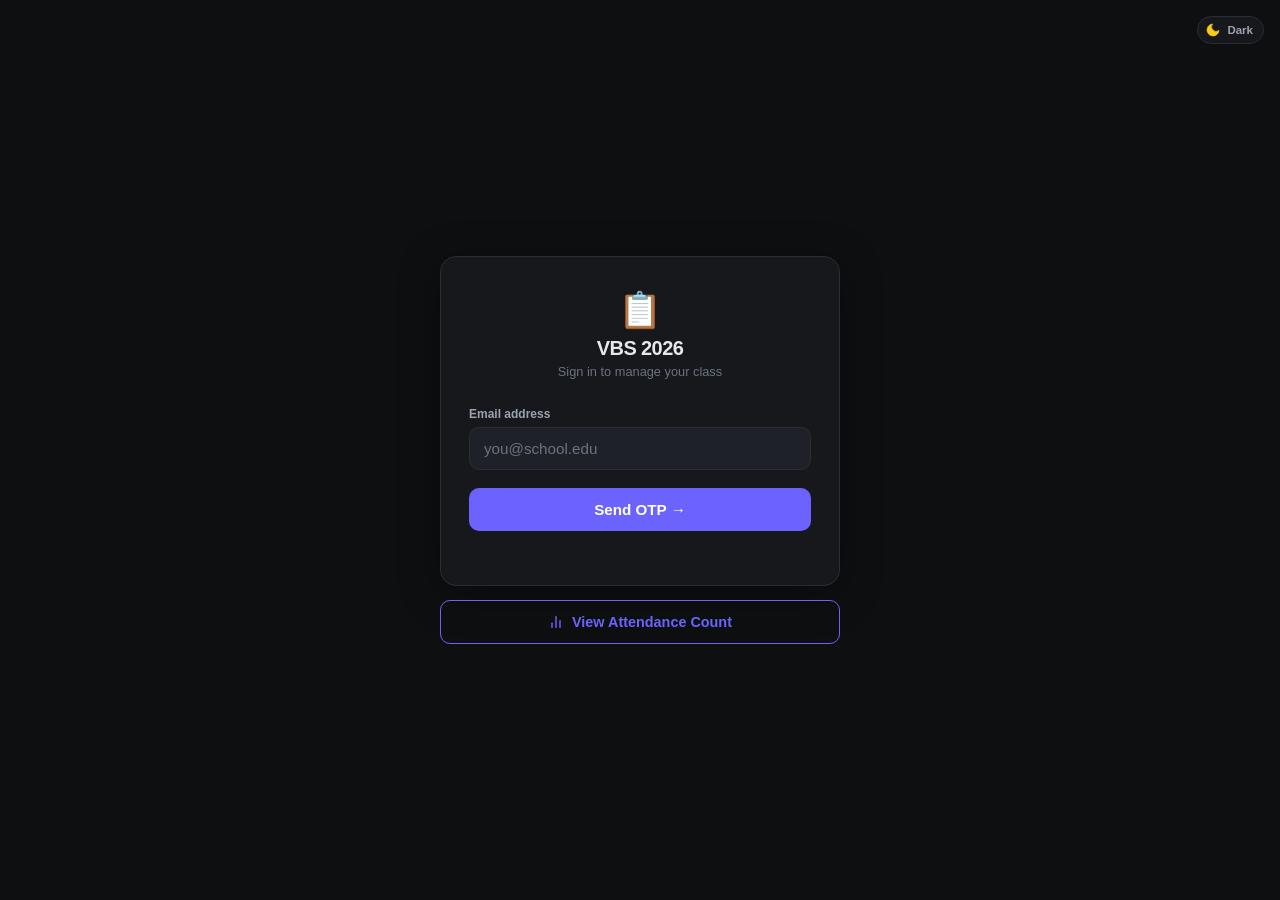
==== commit 3a32df3d: "Update index.html" ====
--- a/index.html
+++ b/index.html
@@ -165,14 +165,24 @@
   <div class="err-msg" id="err-msg"></div>
 </div>
 
-<div class="card-footer">VBS 2026 &nbsp;·&nbsp; Attendance Tracker</div>
-
 <a href="stats.html" style="
-  display:block; text-align:center; margin-top:16px;
-  font-size:0.78rem; font-weight:600; color:var(--accent);
-  text-decoration:none; opacity:0.85;
-">
-  📊 View total attendance count →
+  display:flex; align-items:center; justify-content:center; gap:8px;
+  width:100%; max-width:400px;
+  margin-top:14px; padding:13px 20px;
+  border-radius:var(--radius-sm);
+  border:1.5px solid var(--accent);
+  background:transparent;
+  color:var(--accent);
+  font-size:0.9rem; font-weight:700;
+  text-decoration:none;
+  transition:all 0.15s;
+  -webkit-tap-highlight-color:transparent;
+  box-sizing:border-box;
+" onmouseover="this.style.background='rgba(108,99,255,0.1)'" onmouseout="this.style.background='transparent'">
+  <svg width="16" height="16" viewBox="0 0 24 24" fill="none" stroke="currentColor" stroke-width="2.2" stroke-linecap="round" stroke-linejoin="round">
+    <line x1="18" y1="20" x2="18" y2="10"/><line x1="12" y1="20" x2="12" y2="4"/><line x1="6" y1="20" x2="6" y2="14"/>
+  </svg>
+  View Attendance Count
 </a>
 
 <div class="toast" id="toast"></div>
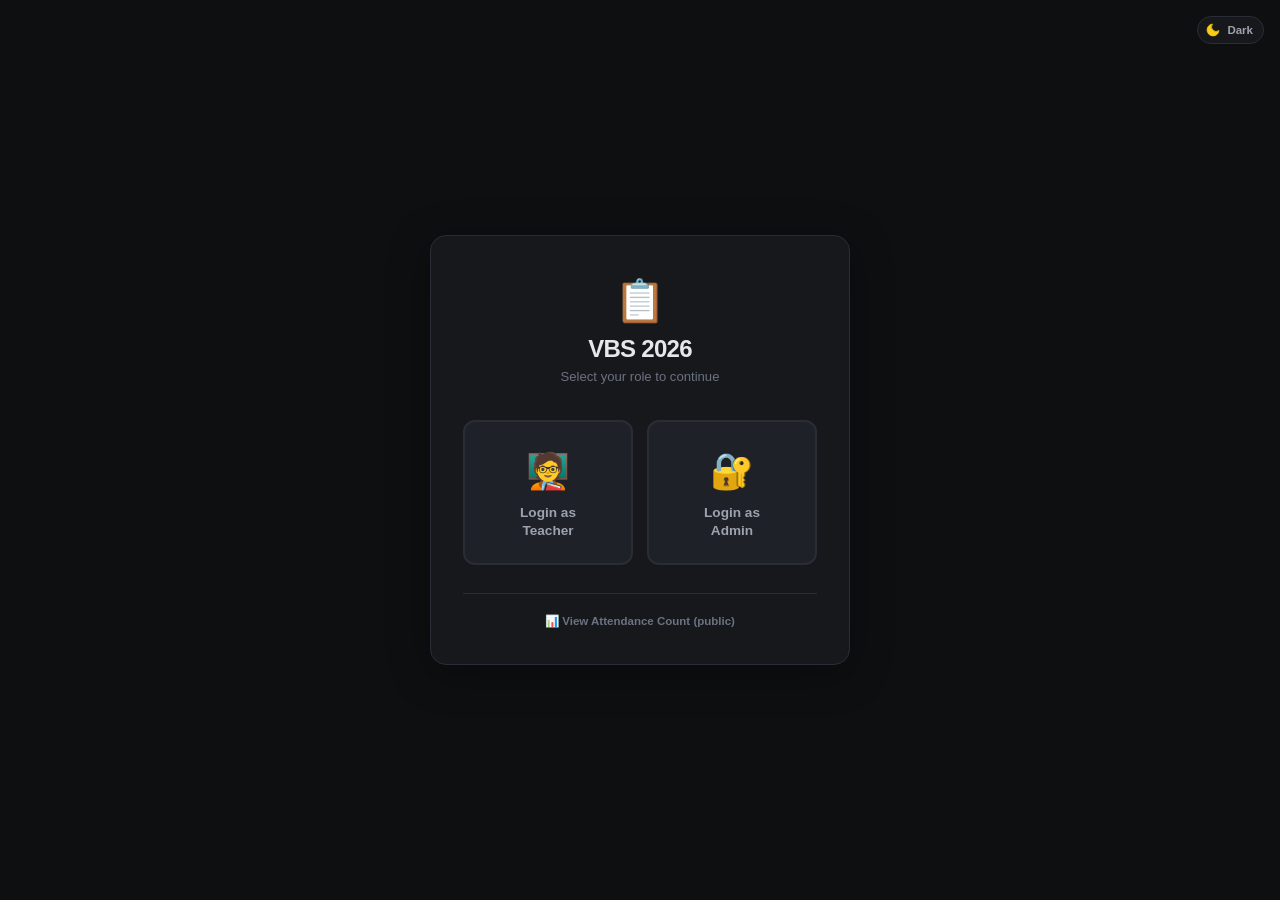
==== commit 8a6ff0d2: "Update index.html" ====
--- a/index.html
+++ b/index.html
@@ -3,8 +3,7 @@
 <head>
   <meta charset="UTF-8" />
   <meta name="viewport" content="width=device-width, initial-scale=1.0" />
-  <title>Attendance — Login</title>
-  <link rel="stylesheet" href="https://oat.ink/components/oat.css" />
+  <title>Attendance — VBS 2026</title>
   <style>
     *, *::before, *::after { box-sizing: border-box; margin: 0; padding: 0; }
 
@@ -14,20 +13,20 @@
       --surface-2: #1e2128;
       --border: #2a2d35;
       --accent: #6c63ff;
+      --accent-dim: #3d3875;
       --accent-glow: rgba(108,99,255,0.25);
-      --green: #22c55e;
-      --red: #ef4444;
+      --amber: #f59e0b;
+      --amber-dim: rgba(245,158,11,0.15);
       --muted: #6b7280;
       --text: #e5e7eb;
       --text-dim: #9ca3af;
       --radius: 16px;
-      --radius-sm: 10px;
+      --radius-sm: 12px;
     }
     :root.light {
       --bg: #f0f2f8; --surface: #ffffff; --surface-2: #eef0f5;
       --border: #d1d5db; --accent: #6c63ff; --accent-glow: rgba(108,99,255,0.15);
-      --green: #16a34a; --red: #dc2626; --muted: #6b7280;
-      --text: #111827; --text-dim: #374151;
+      --muted: #6b7280; --text: #111827; --text-dim: #374151;
     }
 
     body {
@@ -50,69 +49,74 @@
     .theme-toggle:hover { border-color: var(--accent); color: var(--text); }
     .theme-toggle:active { transform: scale(0.93); }
 
-    .login-card {
-      width: 100%; max-width: 400px;
+    .card {
+      width: 100%; max-width: 420px;
       background: var(--surface); border: 1px solid var(--border);
-      border-radius: var(--radius); padding: 32px 28px 28px;
+      border-radius: var(--radius); padding: 40px 32px 36px;
       box-shadow: 0 8px 40px rgba(0,0,0,0.35);
+      text-align: center;
     }
-    .card-logo { font-size: 2.2rem; text-align: center; margin-bottom: 6px; }
-    .card-title { font-size: 1.25rem; font-weight: 800; text-align: center; letter-spacing: -0.03em; }
-    .card-sub { font-size: 0.8rem; color: var(--muted); text-align: center; margin-top: 4px; margin-bottom: 28px; }
 
-    .field { margin-bottom: 14px; }
-    .field label { display: block; font-size: 0.75rem; font-weight: 600; color: var(--text-dim); margin-bottom: 6px; }
-    .field input {
-      width: 100%; background: var(--surface-2); border: 1.5px solid var(--border);
-      border-radius: var(--radius-sm); color: var(--text);
-      padding: 12px 14px; font-size: 0.95rem; outline: none;
-      transition: border-color 0.15s, box-shadow 0.15s;
+    .card-logo { font-size: 2.6rem; margin-bottom: 10px; }
+    .card-title { font-size: 1.5rem; font-weight: 800; letter-spacing: -0.03em; }
+    .card-sub { font-size: 0.82rem; color: var(--muted); margin-top: 6px; margin-bottom: 36px; }
+
+    .role-grid {
+      display: flex; gap: 14px;
     }
-    .field input:focus { border-color: var(--accent); box-shadow: 0 0 0 3px var(--accent-glow); }
-    .field input::placeholder { color: var(--muted); }
 
-    #otp-section { display: none; }
-    #otp-section.visible { display: block; }
+    .role-card {
+      flex: 1;
+      display: flex; flex-direction: column; align-items: center; justify-content: center;
+      gap: 12px;
+      padding: 28px 12px 24px;
+      border-radius: var(--radius-sm);
+      border: 2px solid var(--border);
+      background: var(--surface-2);
+      cursor: pointer;
+      text-decoration: none;
+      color: var(--text-dim);
+      transition: all 0.18s;
+      -webkit-tap-highlight-color: transparent;
+    }
 
-    .btn-full {
-      width: 100%; padding: 13px; border-radius: var(--radius-sm); border: none;
-      background: var(--accent); color: #fff;
-      font-size: 0.95rem; font-weight: 700; cursor: pointer;
-      transition: all 0.15s; -webkit-tap-highlight-color: transparent; margin-top: 4px;
+    .role-card:hover {
+      transform: translateY(-3px);
+      box-shadow: 0 6px 24px rgba(0,0,0,0.25);
     }
-    .btn-full:hover { opacity: 0.92; }
-    .btn-full:active { transform: scale(0.97); }
-    .btn-full:disabled { opacity: 0.5; cursor: not-allowed; transform: none; }
 
-    .btn-text {
-      background: none; border: none; color: var(--accent);
-      font-size: 0.78rem; font-weight: 600; cursor: pointer;
-      padding: 0; margin-top: 10px; display: block; text-align: center; width: 100%;
+    .role-card.teacher:hover,
+    .role-card.teacher:focus {
+      border-color: var(--accent);
+      background: var(--accent-dim);
+      color: #fff;
     }
-    .btn-text:hover { text-decoration: underline; }
 
-    .otp-hint {
-      background: var(--surface-2); border: 1px solid var(--border);
-      border-radius: var(--radius-sm); padding: 10px 14px;
-      font-size: 0.78rem; color: var(--text-dim);
-      margin-bottom: 14px; line-height: 1.5; display: none;
+    .role-card.admin:hover,
+    .role-card.admin:focus {
+      border-color: var(--amber);
+      background: var(--amber-dim);
+      color: var(--amber);
     }
-    .otp-hint.visible { display: block; }
-    .otp-hint strong { color: var(--accent); font-size: 1rem; letter-spacing: 0.12em; }
 
-    .err-msg { color: var(--red); font-size: 0.75rem; font-weight: 600; margin-top: 8px; min-height: 18px; text-align: center; }
-    .divider { height: 1px; background: var(--border); margin: 20px 0; }
-    .card-footer { font-size: 0.7rem; color: var(--muted); text-align: center; margin-top: 20px; }
+    .role-card:active { transform: scale(0.97); }
 
-    .toast {
-      position: fixed; bottom: 28px; left: 50%;
-      transform: translateX(-50%) translateY(10px);
-      background: var(--surface-2); border: 1px solid var(--border);
-      color: var(--text); padding: 10px 20px; border-radius: 999px;
-      font-size: 0.82rem; font-weight: 600; opacity: 0;
-      transition: all 0.25s ease; pointer-events: none; white-space: nowrap; z-index: 100;
+    .role-icon { font-size: 2.2rem; }
+
+    .role-label {
+      font-size: 0.85rem; font-weight: 700;
+      line-height: 1.3;
     }
-    .toast.show { opacity: 1; transform: translateX(-50%) translateY(0); }
+
+    .divider { height: 1px; background: var(--border); margin: 28px 0 20px; }
+
+    .card-footer {
+      font-size: 0.72rem; color: var(--muted);
+    }
+    .card-footer a {
+      color: var(--muted); text-decoration: none; font-weight: 600;
+    }
+    .card-footer a:hover { color: var(--accent); }
   </style>
 </head>
 <body>
@@ -131,128 +135,35 @@
   <span id="theme-label">Dark</span>
 </button>
 
-<div class="login-card">
+<div class="card">
   <div class="card-logo">📋</div>
   <div class="card-title">VBS 2026</div>
-  <div class="card-sub">Sign in to manage your class</div>
+  <div class="card-sub">Select your role to continue</div>
 
-  <div class="field">
-    <label for="email-input">Email address</label>
-    <input type="email" id="email-input" placeholder="you@school.edu"
-           autocomplete="email" autocapitalize="none"
-           onkeydown="if(event.key==='Enter')sendOtp()" />
+  <div class="role-grid">
+    <a class="role-card teacher" href="teachers.html">
+      <span class="role-icon">🧑‍🏫</span>
+      <span class="role-label">Login as<br>Teacher</span>
+    </a>
+    <a class="role-card admin" href="admin.html">
+      <span class="role-icon">🔐</span>
+      <span class="role-label">Login as<br>Admin</span>
+    </a>
   </div>
 
-  <button class="btn-full" id="send-otp-btn" onclick="sendOtp()">Send OTP →</button>
-
-  <div class="divider" id="divider-1" style="display:none"></div>
-
-  <div id="otp-section">
-    <div class="otp-hint" id="otp-hint">
-      📨 OTP sent to your email. Your demo code is: <strong id="otp-display">------</strong>
-    </div>
-    <div class="field">
-      <label for="otp-input">Enter 6-digit OTP</label>
-      <input type="text" id="otp-input" placeholder="e.g. 483920"
-             maxlength="6" inputmode="numeric" pattern="[0-9]*"
-             autocomplete="one-time-code"
-             onkeydown="if(event.key==='Enter')verifyOtp()" />
-    </div>
-    <button class="btn-full" id="verify-btn" onclick="verifyOtp()">Verify &amp; Login</button>
-    <button class="btn-text" onclick="resendOtp()">Resend OTP</button>
+  <div class="divider"></div>
+  <div class="card-footer">
+    <a href="stats.html">📊 View Attendance Count (public)</a>
   </div>
-
-  <div class="err-msg" id="err-msg"></div>
 </div>
 
-<a href="stats.html" style="
-  display:flex; align-items:center; justify-content:center; gap:8px;
-  width:100%; max-width:400px;
-  margin-top:14px; padding:13px 20px;
-  border-radius:var(--radius-sm);
-  border:1.5px solid var(--accent);
-  background:transparent;
-  color:var(--accent);
-  font-size:0.9rem; font-weight:700;
-  text-decoration:none;
-  transition:all 0.15s;
-  -webkit-tap-highlight-color:transparent;
-  box-sizing:border-box;
-" onmouseover="this.style.background='rgba(108,99,255,0.1)'" onmouseout="this.style.background='transparent'">
-  <svg width="16" height="16" viewBox="0 0 24 24" fill="none" stroke="currentColor" stroke-width="2.2" stroke-linecap="round" stroke-linejoin="round">
-    <line x1="18" y1="20" x2="18" y2="10"/><line x1="12" y1="20" x2="12" y2="4"/><line x1="6" y1="20" x2="6" y2="14"/>
-  </svg>
-  View Attendance Count
-</a>
-
-<div class="toast" id="toast"></div>
-
 <script>
-if (sessionStorage.getItem('authenticated')) location.replace('attendance.html');
-
-let generatedOtp = '';
-let otpEmail = '';
-
 function toggleTheme() {
   const isLight = document.documentElement.classList.toggle('light');
   document.getElementById('icon-moon').style.display = isLight ? 'none' : '';
   document.getElementById('icon-sun').style.display  = isLight ? '' : 'none';
   document.getElementById('theme-label').textContent = isLight ? 'Light' : 'Dark';
 }
-
-function sendOtp() {
-  const email = document.getElementById('email-input').value.trim();
-  if (!email || !/^[^\s@]+@[^\s@]+\.[^\s@]+$/.test(email)) {
-    setError('Please enter a valid email address.'); return;
-  }
-  setError('');
-  otpEmail = email;
-  generatedOtp = String(Math.floor(100000 + Math.random() * 900000));
-
-  document.getElementById('otp-section').classList.add('visible');
-  document.getElementById('otp-hint').classList.add('visible');
-  document.getElementById('otp-display').textContent = generatedOtp;
-  document.getElementById('divider-1').style.display = '';
-  document.getElementById('send-otp-btn').textContent = '✓ OTP Sent';
-  document.getElementById('send-otp-btn').disabled = true;
-  document.getElementById('email-input').disabled  = true;
-  setTimeout(() => document.getElementById('otp-input').focus(), 100);
-  showToast(`📨 OTP sent to ${email}`);
-}
-
-function verifyOtp() {
-  const entered = document.getElementById('otp-input').value.trim();
-  if (!entered) { setError('Please enter the OTP.'); return; }
-  if (entered !== generatedOtp) {
-    setError('Incorrect OTP. Please try again.');
-    document.getElementById('otp-input').value = '';
-    document.getElementById('otp-input').focus(); return;
-  }
-  setError('');
-  document.getElementById('verify-btn').textContent = '✓ Verified! Redirecting…';
-  document.getElementById('verify-btn').disabled = true;
-  sessionStorage.setItem('authenticated', 'true');
-  sessionStorage.setItem('userEmail', otpEmail);
-  setTimeout(() => { location.href = 'attendance.html'; }, 800);
-}
-
-function resendOtp() {
-  if (!otpEmail) return;
-  generatedOtp = String(Math.floor(100000 + Math.random() * 900000));
-  document.getElementById('otp-display').textContent = generatedOtp;
-  document.getElementById('otp-input').value = '';
-  document.getElementById('otp-input').focus();
-  setError('');
-  showToast('🔄 New OTP generated');
-}
-
-function setError(msg) { document.getElementById('err-msg').textContent = msg; }
-
-function showToast(msg) {
-  const t = document.getElementById('toast');
-  t.textContent = msg; t.classList.add('show');
-  setTimeout(() => t.classList.remove('show'), 3000);
-}
 </script>
 </body>
 </html>
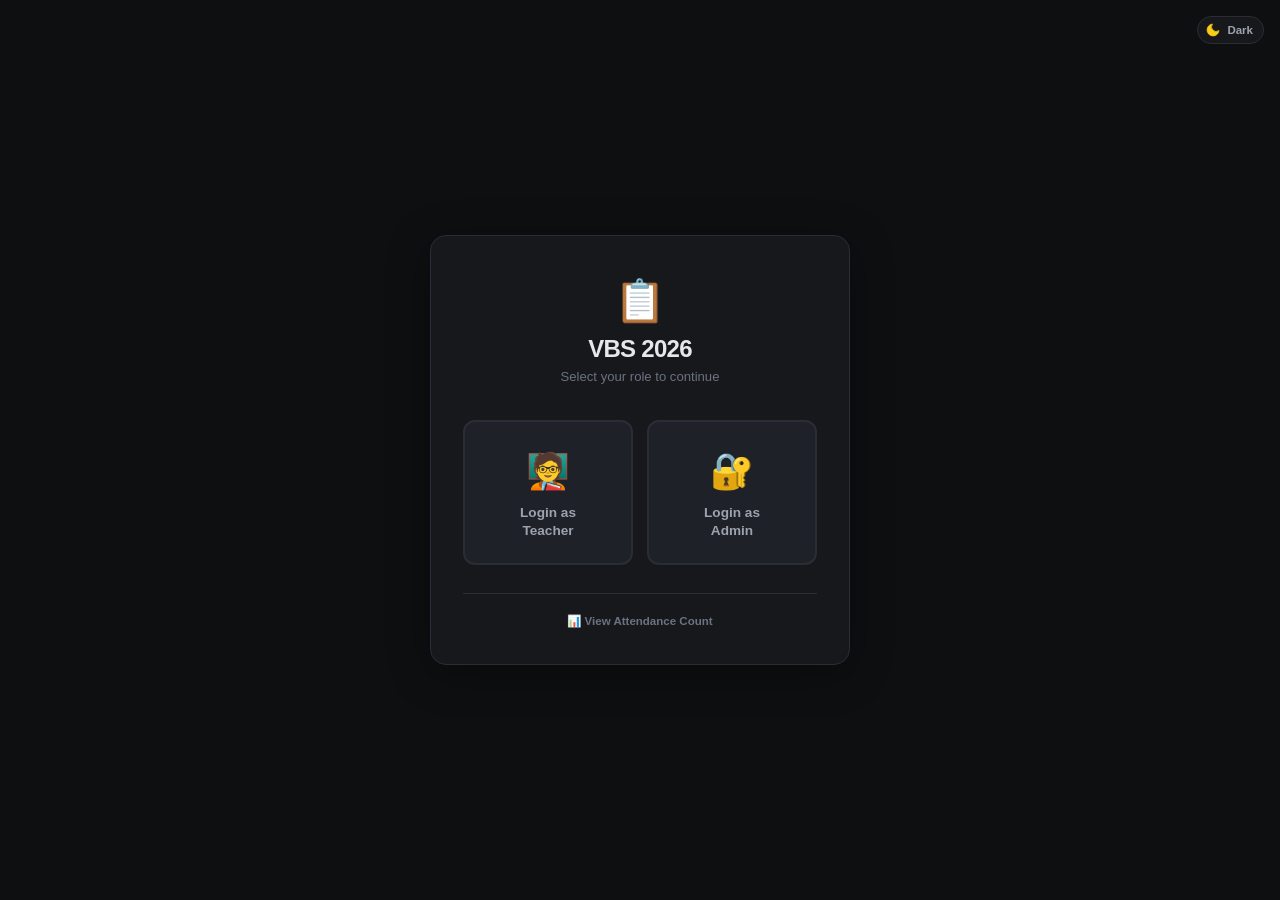
==== commit 79482e5e: "Update index.html" ====
--- a/index.html
+++ b/index.html
@@ -153,7 +153,7 @@
 
   <div class="divider"></div>
   <div class="card-footer">
-    <a href="stats.html">📊 View Attendance Count (public)</a>
+    <a href="stats.html">📊 View Attendance Count</a>
   </div>
 </div>
 
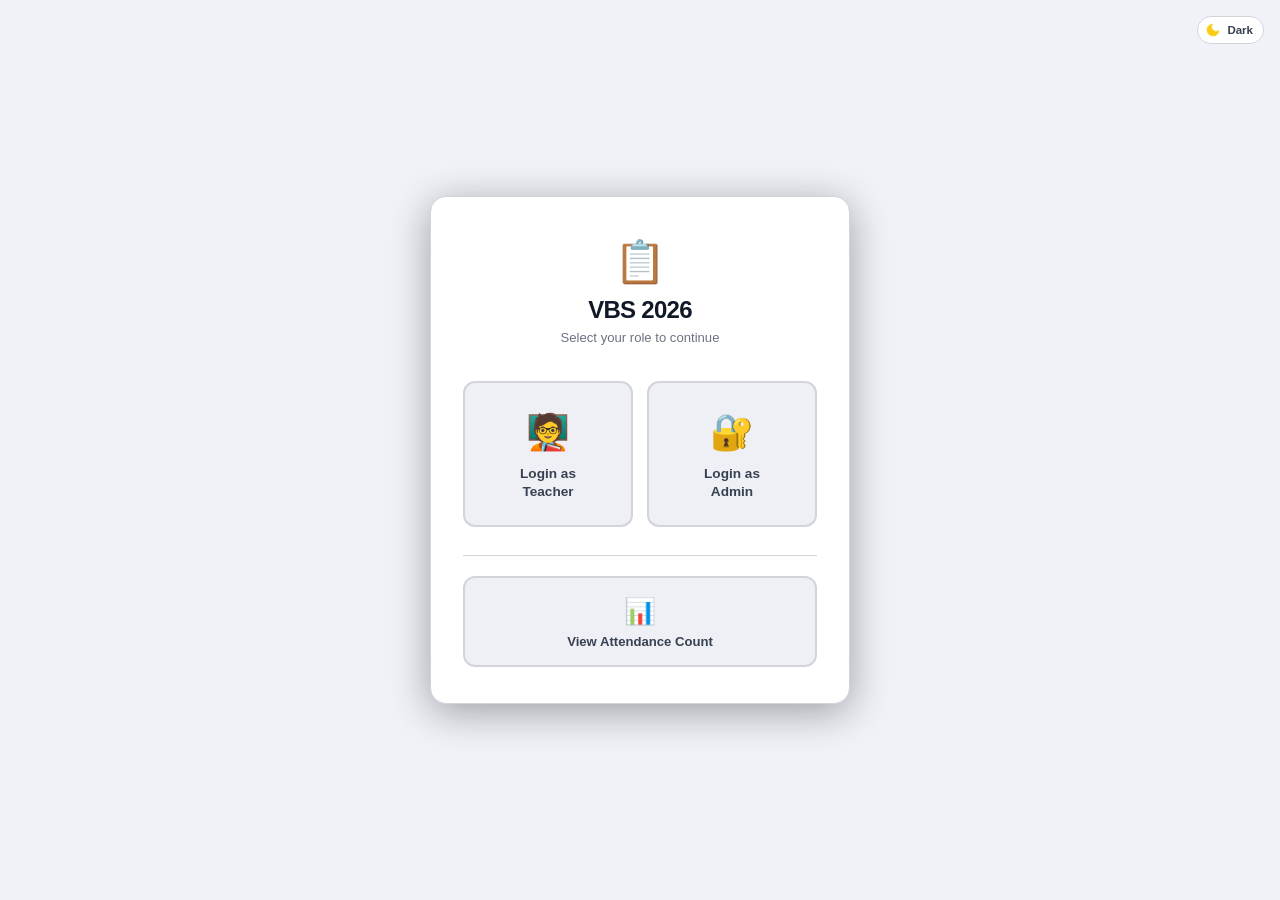
==== commit f35e4acb: "Deploy Frontend to Github Pages" ====
--- a/index.html
+++ b/index.html
@@ -3,6 +3,8 @@
 <head>
   <meta charset="UTF-8" />
   <meta name="viewport" content="width=device-width, initial-scale=1.0" />
+  <script src="config.js"></script>
+  <script src="theme.js"></script>
   <title>Attendance — VBS 2026</title>
   <style>
     *, *::before, *::after { box-sizing: border-box; margin: 0; padding: 0; }
@@ -101,6 +103,13 @@
 
     .role-card:active { transform: scale(0.97); }
 
+    .role-card.stats:hover,
+    .role-card.stats:focus {
+      border-color: var(--amber);
+      background: var(--amber-dim);
+      color: var(--amber);
+    }
+
     .role-icon { font-size: 2.2rem; }
 
     .role-label {
@@ -153,17 +162,22 @@
 
   <div class="divider"></div>
   <div class="card-footer">
-    <a href="stats.html">📊 View Attendance Count</a>
+    <a class="role-card stats" href="stats.html" style="
+      display: flex; flex-direction: column; align-items: center; justify-content: center;
+      gap: 8px; padding: 18px 12px 16px;
+      border-radius: var(--radius-sm); border: 2px solid var(--border);
+      background: var(--surface-2); cursor: pointer; text-decoration: none;
+      color: var(--text-dim); transition: all 0.18s; width: 100%;
+      font-size: 0.82rem; font-weight: 700;
+    ">
+      <span style="font-size: 1.6rem;">📊</span>
+      <span>View Attendance Count</span>
+    </a>
   </div>
 </div>
 
 <script>
-function toggleTheme() {
-  const isLight = document.documentElement.classList.toggle('light');
-  document.getElementById('icon-moon').style.display = isLight ? 'none' : '';
-  document.getElementById('icon-sun').style.display  = isLight ? '' : 'none';
-  document.getElementById('theme-label').textContent = isLight ? 'Light' : 'Dark';
-}
+// Theme logic is in theme.js
 </script>
 </body>
 </html>
